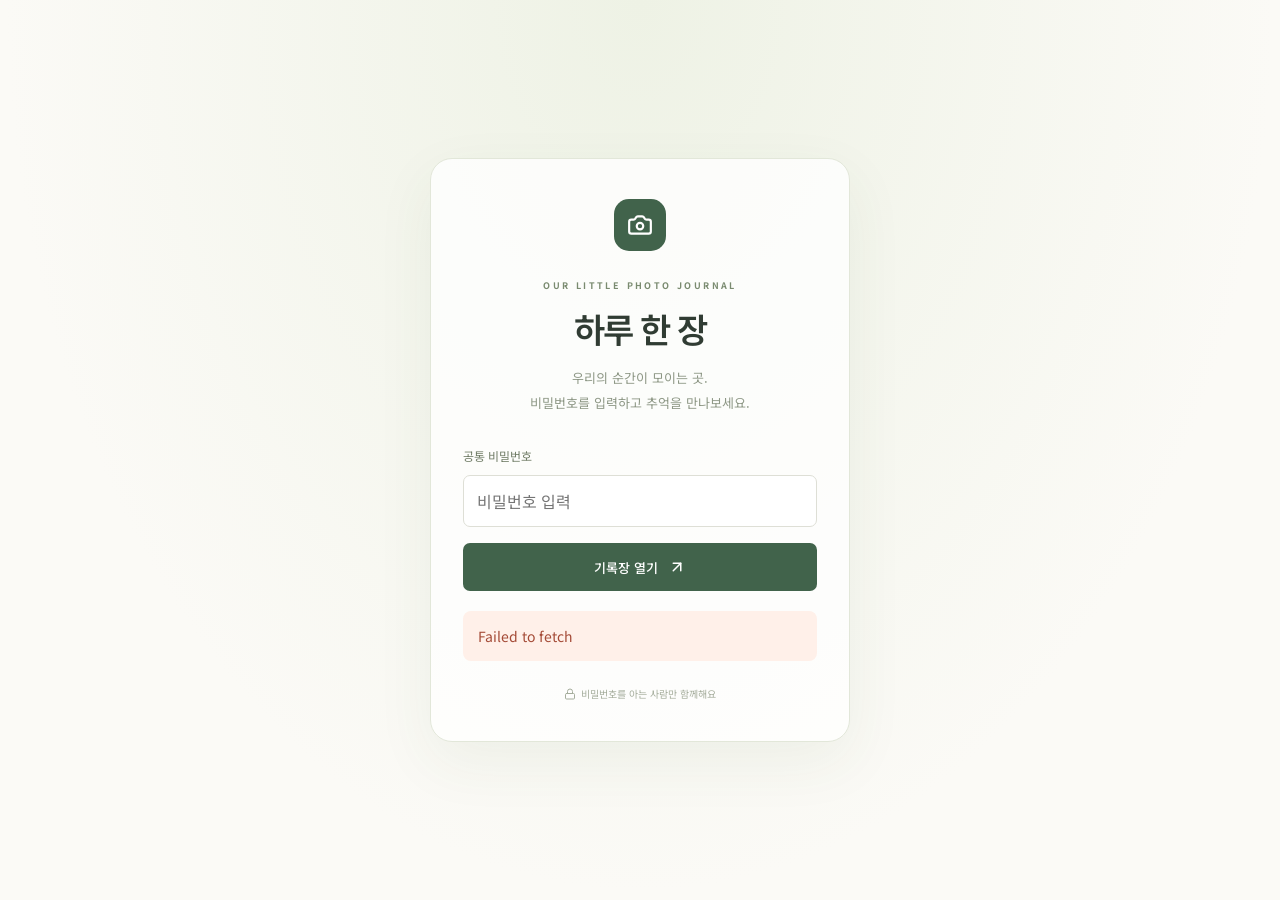
==== index.html @ 213d26d5 "Add files via upload" ====
<!doctype html><html lang="ko"><head><meta charset="utf-8"><meta name="viewport" content="width=device-width,initial-scale=1"><meta name="theme-color" content="#41634b"><meta name="description" content="사진으로 채우는 우리의 하루. 날짜별 갤러리와 사진 달력."><title>하루 한 장 | 사진 기록장</title><link rel="stylesheet" href="./styles.css"></head><body><div id="root"></div><script type="module" src="./app.js"></script></body></html>
---- styles.css ----
@import url('https://fonts.googleapis.com/css2?family=Noto+Sans+KR:wght@400;500;600;700;800&display=swap');
:root{--bg:#fbfaf6;--ink:#303c33;--muted:#889084;--green:#41634b;--border:#e5e7dd}*{box-sizing:border-box}body{margin:0;background:var(--bg);color:var(--ink);font-family:'Noto Sans KR',sans-serif;font-size:14px}button,input{font:inherit}button,a,input{touch-action:manipulation}button{cursor:pointer;border:0;background:none;color:inherit}button:disabled{opacity:.5;cursor:wait}button:focus-visible,a:focus-visible,input:focus-visible{outline:3px solid #99ae82;outline-offset:4px}header{height:90px;display:flex;align-items:center;justify-content:space-between;max-width:1320px;margin:auto;padding:0 50px;border-bottom:1px solid var(--border)}.brand{display:flex;align-items:center;gap:10px;font-size:20px;font-weight:800}.logo{display:grid;place-items:center;background:var(--green);color:white;border-radius:11px;width:38px;height:38px}.brandSub{font-size:9px;letter-spacing:2px;font-weight:500;margin-left:7px;color:#8a9285}nav{display:flex;gap:15px}nav button{padding:10px 15px;color:#7c837b;font-size:13px}nav .active{color:var(--green);background:#eaf0e4;border-radius:7px;font-weight:700}.private{font-size:11px;color:#8a9085;display:flex;align-items:center;gap:6px}main{max-width:1180px;margin:auto;padding:0 30px;min-height:75vh}.hero{display:grid;grid-template-columns:1.15fr 1fr;align-items:center;min-height:470px;padding:45px 0 35px}.eyebrow{font-size:10px;font-weight:700;letter-spacing:2.4px;color:#7a8b70;display:flex;gap:9px;align-items:center}.eyebrow span{width:6px;height:6px;border-radius:50%;background:#88a274}h1{font-size:43px;line-height:1.45;letter-spacing:-2px;font-weight:600;margin:22px 0 18px}h1 em{font-style:normal;color:#65805a}.intro{color:#8a8e83;line-height:1.9;font-size:14px;margin-bottom:28px}.primary{background:var(--green);color:#fff;display:inline-flex;justify-content:center;align-items:center;gap:10px;padding:14px 19px;border-radius:7px;font-size:13px;font-weight:500}.primary:hover{background:#304c38}.counts{display:flex;align-items:center;gap:14px;margin-top:28px;color:#969c90;font-size:11px}.counts strong{font-size:15px;color:#52654c;margin-right:4px}.counts i{height:13px;border-left:1px solid #d5dacd}.smallDot{font-size:10px;margin-left:5px}.art{height:340px;position:relative;margin-left:30px}.paper{background:#fff;padding:12px 12px 0;box-shadow:0 12px 26px #384d3620;width:226px;position:absolute}.paper>img,.landscape{width:202px;height:225px;object-fit:cover}.paper>span{display:block;text-align:center;font-size:11px;color:#7c8475;padding:18px 0}.back{transform:rotate(-13deg);left:5px;top:10px}.front{transform:rotate(10deg);left:154px;top:42px}.landscape{position:relative;overflow:hidden;background:#dae3da}.sun{position:absolute;width:50px;height:50px;border-radius:50%;background:#f7e9bb;left:44px;top:38px}.hill{position:absolute;border-radius:50% 50% 0 0;transform:rotate(-25deg);width:350px;height:200px}.one{background:#acb99a;top:125px;left:-100px}.two{background:#7e957b;top:155px;left:20px;transform:rotate(25deg)}.three{background:#4f6e5d;top:190px;left:-100px}.dusk{background:linear-gradient(165deg,#dbd7cc 0%,#e5d9c1 48%,#b8bbaa 49%,#8a9d8c 73%,#587367 74%)}.tape{position:absolute;left:229px;top:30px;width:78px;height:25px;background:#d5d8bb99;transform:rotate(12deg)}.flower{position:absolute;right:0;top:0;color:#98aa82;transform:rotate(20deg)}.handwritten{position:absolute;bottom:-5px;left:50px;color:#8c9a7c;font-family:Georgia,serif;font-style:italic;font-size:19px;transform:rotate(-7deg)}.sectionHead{display:flex;justify-content:space-between;align-items:center;margin:20px 0}.sectionHead h2{font-size:16px;font-weight:500;letter-spacing:-.5px}.sectionHead>span{font-size:9px;letter-spacing:1.8px;color:#a5a99d}.choices{display:grid;grid-template-columns:repeat(3,1fr);gap:20px}.choice{text-align:left;border:1px solid var(--border);border-radius:13px;padding:26px;background:#f0f3eb;transition:transform .2s}.choice:hover{transform:translateY(-4px)}.choice.gallery{background:#f6f1e8}.choice.calendar{background:#edf1ee}.choiceTop{display:flex;align-items:center;justify-content:space-between;color:#a3ac97;font-size:13px}.icon{background:#ffffffa3;padding:13px;border-radius:12px;display:flex;color:#6d8160}.gallery .icon{color:#a58d65}.calendar .icon{color:#728d85}h3{font-size:20px;letter-spacing:-.8px}.choice h3{display:flex;align-items:center;justify-content:space-between;margin:25px 0 9px;font-weight:600}.choice p{font-size:12px;color:#858d7c;margin:0 0 19px}.choice small{font-size:10px;color:#9ba190}.bottomNote{display:flex;align-items:center;justify-content:center;gap:10px;margin:40px 0 48px;color:#969d8c;font-size:11px}footer{border-top:1px solid var(--border);max-width:1220px;margin:20px auto 0;padding:25px 50px;display:flex;align-items:center;justify-content:space-between;color:#9ca295;font-size:10px}footer>span{display:flex;gap:8px;align-items:center;font-size:12px}footer small{letter-spacing:1.3px;font-size:8px}.pageTitle{margin:48px 0 34px}.pageTitle h1{font-size:32px;margin:13px 0}.pageTitle p:not(.eyebrow){font-size:13px;color:#92998c}.row{display:flex;align-items:center;justify-content:space-between}.uploadForm{display:grid;grid-template-columns:300px 1fr;gap:45px;background:white;border:1px solid var(--border);padding:32px;border-radius:16px;margin-bottom:50px}.formFields label{display:block;margin-bottom:25px;font-weight:600;font-size:13px}.formFields small{float:right;font-weight:400;color:#aaa}input{border:1px solid #dedfd6;background:#fff;border-radius:7px;padding:13px;color:var(--ink);width:100%}.formFields input{margin-top:12px}.tip{background:#f1f4eb;padding:20px;margin-top:32px;border-radius:10px;color:#7f8f71}.tip h3{font-size:14px}.tip p{font-size:12px;line-height:1.9}.drop{position:relative;min-height:255px;border:1.5px dashed #bfcbb2;background:#fafbf7;border-radius:11px;display:flex;flex-direction:column;align-items:center;justify-content:center;gap:15px;color:#7c906b;text-align:center;padding:20px;cursor:pointer}.drop strong{font-size:15px;color:#596d4e}.drop span{font-size:12px}.drop small{font-size:10px;color:#a3ac98}.drop input{position:absolute;inset:0;opacity:0;cursor:pointer}.previews{display:grid;grid-template-columns:repeat(4,1fr);gap:10px}.preview{position:relative;border-radius:8px;overflow:hidden;border:3px solid transparent}.preview.chosen{border-color:#658052}.preview button:first-child{padding:0;width:100%;display:block}.preview img{width:100%;height:100px;object-fit:cover;display:block}.preview span{position:absolute;bottom:0;left:0;background:#41634be8;color:white;font-size:10px;padding:5px}.preview .remove{position:absolute;right:3px;top:3px;border-radius:50%;background:white;padding:3px;display:flex}.saveBar{border-top:1px solid var(--border);margin-top:25px;padding-top:20px;display:flex;align-items:center;justify-content:space-between}.saveBar span{font-size:11px;color:#9ca491}.notice,.error{padding:15px;border-radius:8px;display:flex;align-items:center;gap:12px;margin-top:20px;background:#eaf1e5}.error{background:#fff0e9;color:#a44a36;justify-content:space-between}.filter{display:flex;justify-content:space-between;align-items:center;padding:20px 0;border-bottom:1px solid var(--border)}.filter input{width:240px}.filter b{color:#7b916a;margin-left:10px}.dateGroup{margin:30px 0}.dateGroup h2{font-size:17px;font-weight:500}.dateGroup h2 small{font-size:11px;color:#a2a997;margin-left:14px}.albumGrid{display:grid;grid-template-columns:repeat(4,1fr);gap:22px}.album{text-align:left;padding:0}.album>div{position:relative}.album img{width:100%;height:190px;object-fit:cover;border-radius:10px}.album span{position:absolute;bottom:12px;right:10px;background:#ffffffdf;padding:5px 8px;border-radius:5px;display:flex;align-items:center;gap:5px;font-size:11px}.album h3{font-size:15px;margin:13px 0 6px;display:flex;justify-content:space-between}.album small{color:#9ca293;font-size:10px}.empty{text-align:center;padding:75px 10px;color:#9aa78b}.empty svg{margin:auto}.empty h3{font-size:20px;color:#64735b}.empty p{margin-bottom:24px;font-size:13px}.textButton{display:flex;gap:8px;align-items:center;margin-bottom:25px}.photoGrid{display:grid;grid-template-columns:repeat(3,1fr);gap:15px}.photoGrid button{padding:0}.photoGrid img{width:100%;height:280px;object-fit:cover;border-radius:8px}.calendar{background:white;border:1px solid var(--border);border-radius:13px;overflow:hidden}.calendarHead{display:flex;justify-content:space-between;align-items:center;padding:25px}.calendarHead h2{font-size:22px;margin:0}.calendarHead>div{display:flex;gap:10px;align-items:center}.calendarHead button{padding:6px}.week,.days{display:grid;grid-template-columns:repeat(7,1fr)}.week{background:#f6f8f2;text-align:center;color:#8c9881;font-size:12px;padding:13px 0}.day{min-width:0;min-height:145px;border-top:1px solid #ecede7;border-right:1px solid #ecede7;padding:10px;text-align:left;display:flex;flex-direction:column;gap:5px}.day:nth-child(7n){border-right:0}.day:nth-child(7n+1) .dayNumber{color:#b47c69}.day:hover{background:#f6f8f2}.blank{background:#fafbf8}.dayNumber{font-size:12px;width:24px;height:24px;display:grid;place-items:center}.today .dayNumber{background:#486b4f;color:white!important;border-radius:50%}.day img{width:100%;height:78px;object-fit:cover;border-radius:5px}.day strong{font-size:11px;max-width:100%;overflow:hidden;white-space:nowrap;text-overflow:ellipsis}.day small{font-size:9px;color:#8d9786}.calendarNote{text-align:center;font-size:11px;color:#9da592;margin:25px}.lightbox{position:fixed;inset:0;background:#172219eF;z-index:50;display:flex;align-items:center;justify-content:center;padding:50px}.lightbox>img{max-width:100%;max-height:90vh;object-fit:contain}.lightbox>button{position:absolute;right:25px;top:20px;color:white}
@media(min-width:1450px){.hero{min-height:515px}}@media(max-width:1000px){header{padding:0 25px}.brandSub,.private{display:none}.art{transform:scale(.83);transform-origin:left center;margin-left:0}.hero{grid-template-columns:1.1fr 1fr}h1{font-size:35px}.smallDot{display:none}.uploadForm{grid-template-columns:240px 1fr;gap:25px}.albumGrid{grid-template-columns:repeat(3,1fr)}}@media(max-width:700px){header{height:auto;padding:20px;display:block}.brand{font-size:18px}nav{margin-top:18px;gap:4px;justify-content:space-between}nav button{padding:9px 13px;font-size:12px}main{padding:0 20px}.hero{grid-template-columns:1fr;padding:30px 0 10px;min-height:0}h1{font-size:35px}.art{height:300px;max-width:380px;width:100%;margin:20px auto 0;transform:scale(.8);transform-origin:center top}.choices{grid-template-columns:1fr;gap:12px}.choice{padding:20px}.choiceTop{float:left;margin-right:18px}.choiceTop>span:last-child{display:none}.choice h3{margin:4px 0 10px;font-size:19px}.choice p{margin-bottom:10px}.choice small{display:block;margin-left:70px}.sectionHead>span{display:none}.sectionHead h2{font-size:14px}.bottomNote{font-size:10px;line-height:1.7}.bottomNote svg{flex-shrink:0}footer{padding:24px 20px;flex-wrap:wrap;gap:12px}footer small{display:none}footer p{font-size:9px}.uploadForm{grid-template-columns:1fr;padding:20px;gap:10px}.tip{display:none}.pageTitle{margin:35px 0 25px}.pageTitle h1{font-size:26px}.row{align-items:flex-start;gap:15px}.row .primary{font-size:10px;white-space:nowrap;padding:10px;margin-top:30px}.albumGrid{grid-template-columns:repeat(2,1fr);gap:16px}.album img{height:150px}.filter input{width:190px;font-size:12px}.photoGrid{grid-template-columns:repeat(2,1fr)}.photoGrid img{height:180px}.day{min-height:95px;padding:4px;gap:3px}.day img{height:40px}.day strong{font-size:9px}.calendarHead{padding:18px 12px}.calendarHead h2{font-size:18px}.calendarHead>div{gap:0}.dayNumber{font-size:10px;width:20px;height:20px}.calendarNote{font-size:10px}.previews{grid-template-columns:repeat(3,1fr)}.sectionHead small{font-size:9px}.saveBar{gap:10px}.saveBar span{font-size:10px}.lightbox{padding:15px}}

.gate{min-height:100dvh;display:grid;place-items:center;padding:24px;background:radial-gradient(ellipse at top,#eef2e5,transparent 70%)}.gateCard{width:100%;max-width:420px;text-align:center;background:#ffffffc9;border:1px solid #e2e7d9;border-radius:22px;padding:40px 32px;box-shadow:0 20px 60px #425c3610}.gateCard>.logo{margin:auto;width:52px;height:52px;border-radius:15px}.gateCard .eyebrow{justify-content:center;margin-top:28px;font-size:9px}.gateCard h1{font-size:34px;margin:12px}.gateCard p:not(.eyebrow){color:#8d9785;line-height:1.9;font-size:13px}.gateCard form{text-align:left;margin-top:30px}.gateCard label{font-size:12px;color:#6f7b65}.gateCard input{margin:10px 0 16px;min-height:48px;font-size:16px}.gateCard .primary{width:100%;min-height:48px}.gateCard>small{display:flex;align-items:center;justify-content:center;gap:5px;margin-top:25px;font-size:10px;color:#a5ad9c}@media(max-width:700px){.private{display:flex;position:absolute;right:20px;top:27px}input{font-size:16px}.gateCard{padding:32px 24px}}
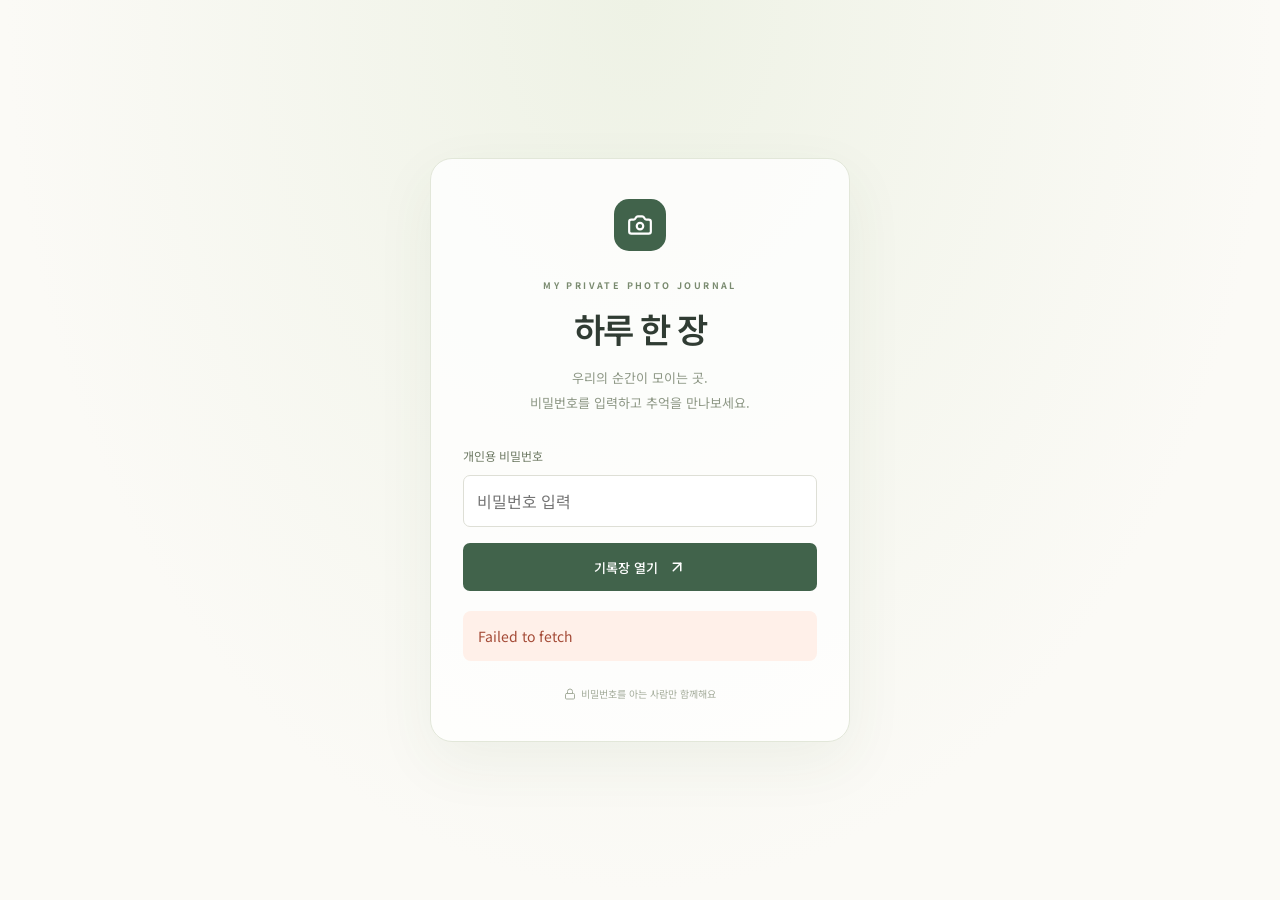
==== commit da029c0a: "Add files via upload" ====
--- a/index.html
+++ b/index.html
@@ -1 +1 @@
-<!doctype html><html lang="ko"><head><meta charset="utf-8"><meta name="viewport" content="width=device-width,initial-scale=1"><meta name="theme-color" content="#41634b"><meta name="description" content="사진으로 채우는 우리의 하루. 날짜별 갤러리와 사진 달력."><title>하루 한 장 | 사진 기록장</title><link rel="stylesheet" href="./styles.css"></head><body><div id="root"></div><script type="module" src="./app.js"></script></body></html>+<!doctype html><html lang="ko"><head><meta charset="utf-8"><meta name="viewport" content="width=device-width,initial-scale=1"><meta name="theme-color" content="#41634b"><meta name="description" content="나만의 하루 한 장. 날짜별 갤러리와 사진 달력."><title>나만의 하루 한 장 | 사진 기록장</title><link rel="stylesheet" href="./styles.css"></head><body><div id="root"></div><script>window.DIARY_SPACE="personal";</script><script type="module" src="./app.js?v=20261020-2"></script></body></html>
